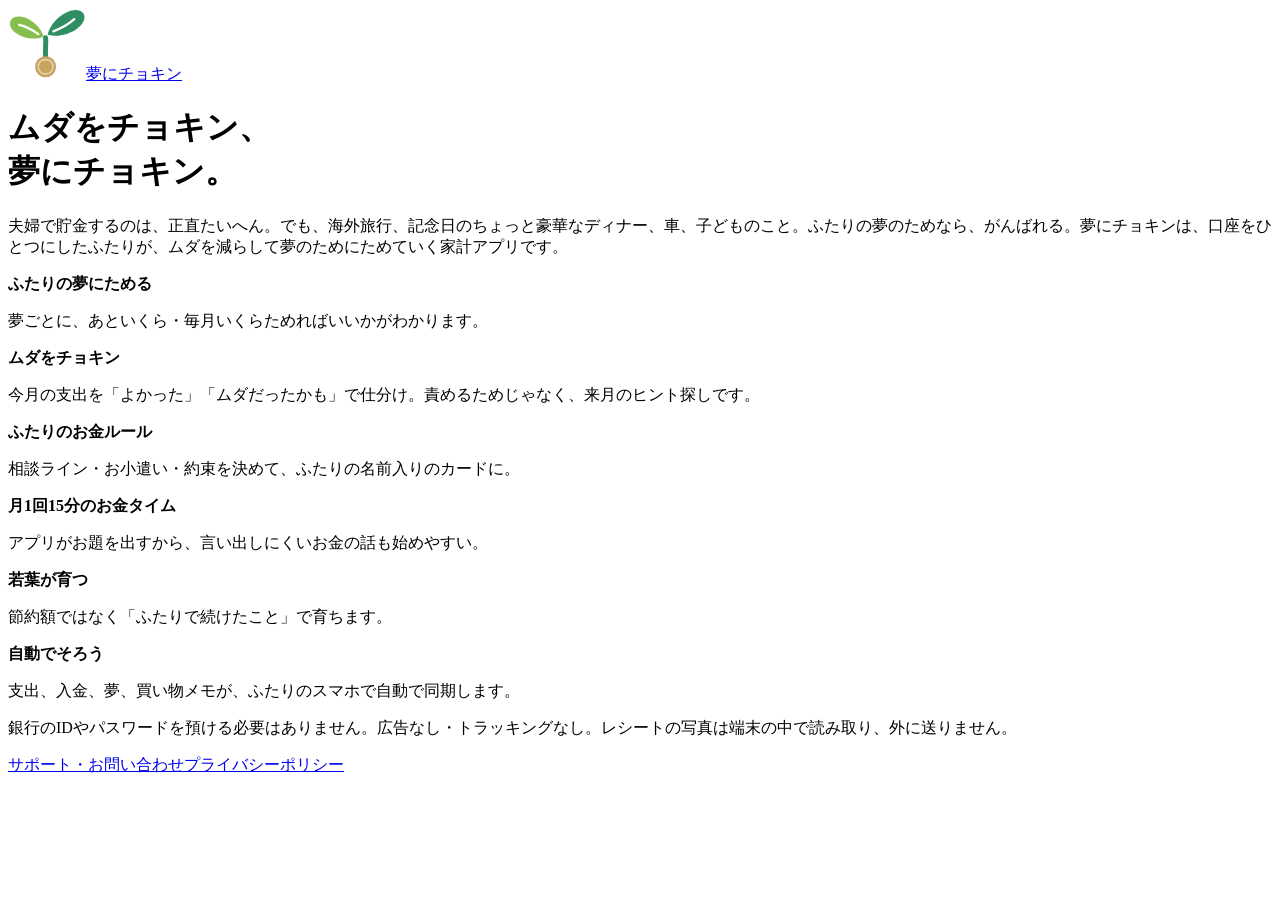
==== index.html @ f89acc00 "Create index.html" ====
<!doctype html><html lang="ja"><head><meta charset="utf-8"><meta name="viewport" content="width=device-width,initial-scale=1"><title>夢にチョキン｜ムダを減らして、ふたりの夢にためる家計アプリ</title>
<meta name="description" content="ムダをチョキン、夢にチョキン。口座をひとつにしたふたりが、海外旅行や記念日のディナー、車や子どものためにためていく家計アプリ。"><link rel="stylesheet" href="style.css"></head>
<body><main><header><svg class="mark" xmlns="http://www.w3.org/2000/svg" viewBox="0 0 78 71" width="78" height="71"><g transform="translate(-22.41 -27.26) scale(1)"><defs><mask id="As" maskUnits="userSpaceOnUse" x="-20" y="-20" width="160" height="160"><rect x="-20" y="-20" width="160" height="160" fill="#fff"/><path d="M52.72 53.44 Q42.46 46.02 33.58 44.16" fill="none" stroke="#000" stroke-width="2.3" stroke-linecap="round"/></mask><mask id="Bs" maskUnits="userSpaceOnUse" x="-20" y="-20" width="160" height="160"><rect x="-20" y="-20" width="160" height="160" fill="#fff"/><path d="M67.76 50.64 Q81.11 45.40 88.64 38.46" fill="none" stroke="#000" stroke-width="2.3" stroke-linecap="round"/></mask></defs><path d="M60 57 C60.6 64 59.4 70 60 76" fill="none" stroke="#2F8F63" stroke-width="5" stroke-linecap="round"/><path d="M58.00 56.00 C53.55 39.95 30.84 29.63 25.00 40.00 C20.48 51.01 42.65 62.45 58.00 56.00Z" fill="#86BF4E" mask="url(#As)"/><path d="M62.00 54.00 C79.60 59.36 103.74 44.50 98.00 33.00 C90.82 22.34 66.00 36.04 62.00 54.00Z" fill="#2F8F63" mask="url(#Bs)"/><circle cx="60" cy="86" r="10.5" fill="#C9A45C"/><circle cx="60" cy="86" r="7.3" fill="none" stroke="#fff" stroke-opacity=".55" stroke-width="1.4"/></g></svg><a href="./">夢にチョキン</a></header>
<h1>ムダをチョキン、<br>夢にチョキン。</h1>
<p>夫婦で貯金するのは、正直たいへん。でも、海外旅行、記念日のちょっと豪華なディナー、車、子どものこと。ふたりの夢のためなら、がんばれる。夢にチョキンは、口座をひとつにしたふたりが、ムダを減らして夢のためにためていく家計アプリです。</p>
<div class="card"><b>ふたりの夢にためる</b><p>夢ごとに、あといくら・毎月いくらためればいいかがわかります。</p>
<b>ムダをチョキン</b><p>今月の支出を「よかった」「ムダだったかも」で仕分け。責めるためじゃなく、来月のヒント探しです。</p>
<b>ふたりのお金ルール</b><p>相談ライン・お小遣い・約束を決めて、ふたりの名前入りのカードに。</p>
<b>月1回15分のお金タイム</b><p>アプリがお題を出すから、言い出しにくいお金の話も始めやすい。</p>
<b>若葉が育つ</b><p>節約額ではなく「ふたりで続けたこと」で育ちます。</p>
<b>自動でそろう</b><p>支出、入金、夢、買い物メモが、ふたりのスマホで自動で同期します。</p></div>
<p class="small">銀行のIDやパスワードを預ける必要はありません。広告なし・トラッキングなし。レシートの写真は端末の中で読み取り、外に送りません。</p>
<nav><a href="support.html">サポート・お問い合わせ</a><a href="privacy.html">プライバシーポリシー</a></nav></main></body></html>
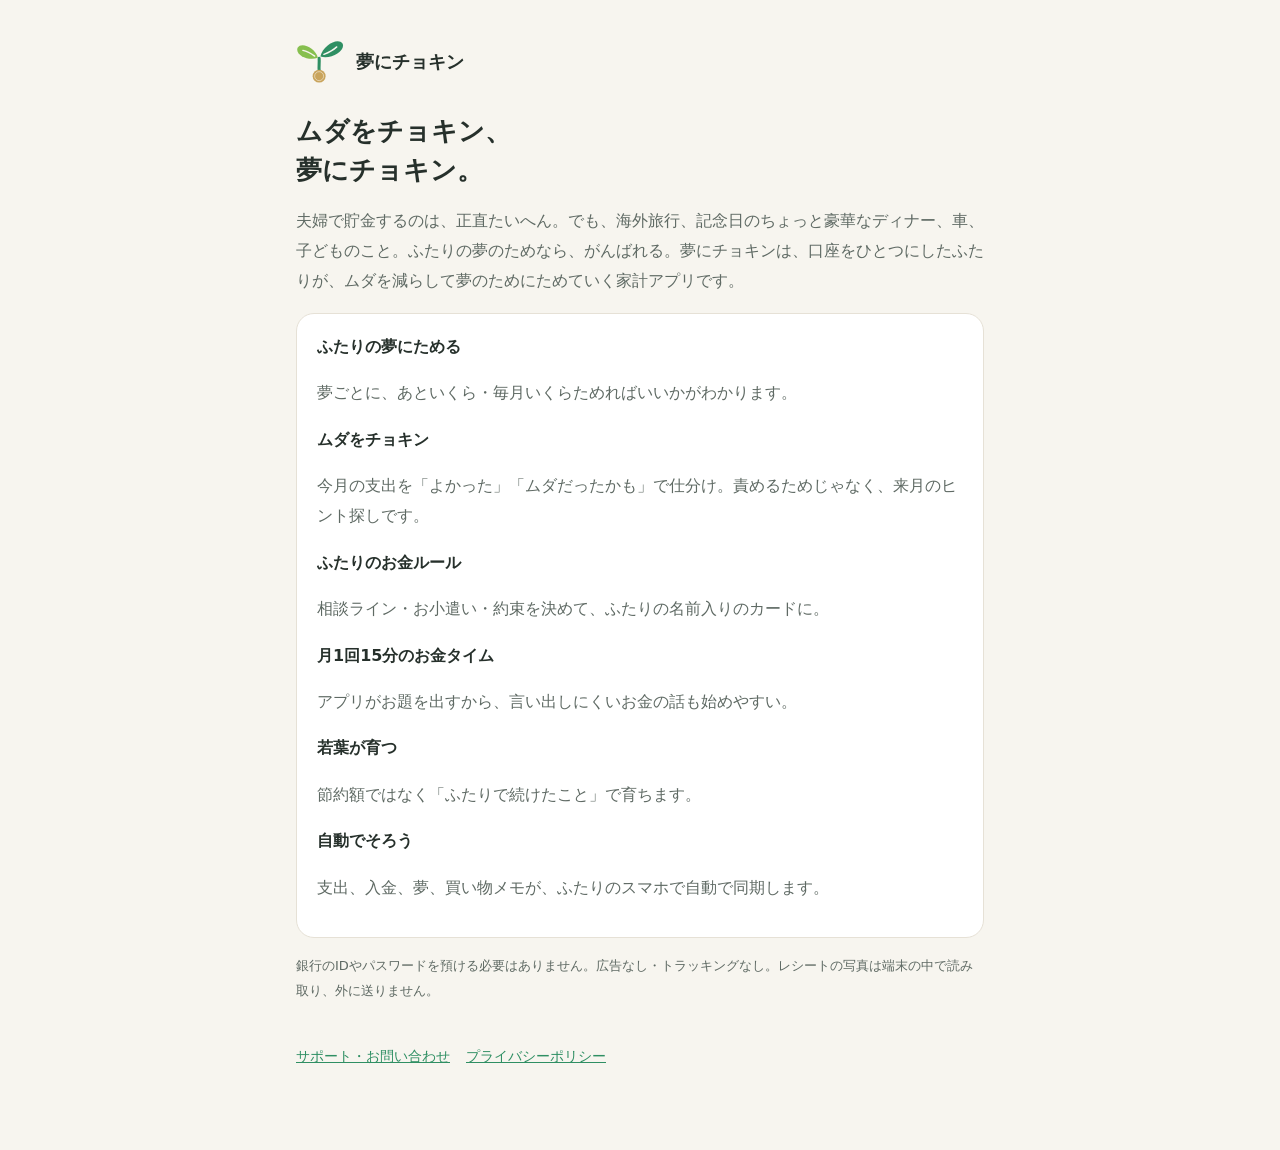
==== commit 786785d8: "Update index.html" ====
--- a/index.html
+++ b/index.html
@@ -1,7 +1,7 @@
 <!doctype html><html lang="ja"><head><meta charset="utf-8"><meta name="viewport" content="width=device-width,initial-scale=1"><title>夢にチョキン｜ムダを減らして、ふたりの夢にためる家計アプリ</title>
 <meta name="description" content="ムダをチョキン、夢にチョキン。口座をひとつにしたふたりが、海外旅行や記念日のディナー、車や子どものためにためていく家計アプリ。"><link rel="stylesheet" href="style.css"></head>
 <body><main><header><svg class="mark" xmlns="http://www.w3.org/2000/svg" viewBox="0 0 78 71" width="78" height="71"><g transform="translate(-22.41 -27.26) scale(1)"><defs><mask id="As" maskUnits="userSpaceOnUse" x="-20" y="-20" width="160" height="160"><rect x="-20" y="-20" width="160" height="160" fill="#fff"/><path d="M52.72 53.44 Q42.46 46.02 33.58 44.16" fill="none" stroke="#000" stroke-width="2.3" stroke-linecap="round"/></mask><mask id="Bs" maskUnits="userSpaceOnUse" x="-20" y="-20" width="160" height="160"><rect x="-20" y="-20" width="160" height="160" fill="#fff"/><path d="M67.76 50.64 Q81.11 45.40 88.64 38.46" fill="none" stroke="#000" stroke-width="2.3" stroke-linecap="round"/></mask></defs><path d="M60 57 C60.6 64 59.4 70 60 76" fill="none" stroke="#2F8F63" stroke-width="5" stroke-linecap="round"/><path d="M58.00 56.00 C53.55 39.95 30.84 29.63 25.00 40.00 C20.48 51.01 42.65 62.45 58.00 56.00Z" fill="#86BF4E" mask="url(#As)"/><path d="M62.00 54.00 C79.60 59.36 103.74 44.50 98.00 33.00 C90.82 22.34 66.00 36.04 62.00 54.00Z" fill="#2F8F63" mask="url(#Bs)"/><circle cx="60" cy="86" r="10.5" fill="#C9A45C"/><circle cx="60" cy="86" r="7.3" fill="none" stroke="#fff" stroke-opacity=".55" stroke-width="1.4"/></g></svg><a href="./">夢にチョキン</a></header>
-<h1>ムダをチョキン、<br>夢にチョキン。</h1>
+<h1><span style="display:inline-block">ムダをチョキン、</span><br><span style="display:inline-block">夢にチョキン。</span></h1>
 <p>夫婦で貯金するのは、正直たいへん。でも、海外旅行、記念日のちょっと豪華なディナー、車、子どものこと。ふたりの夢のためなら、がんばれる。夢にチョキンは、口座をひとつにしたふたりが、ムダを減らして夢のためにためていく家計アプリです。</p>
 <div class="card"><b>ふたりの夢にためる</b><p>夢ごとに、あといくら・毎月いくらためればいいかがわかります。</p>
 <b>ムダをチョキン</b><p>今月の支出を「よかった」「ムダだったかも」で仕分け。責めるためじゃなく、来月のヒント探しです。</p>
--- a/style.css
+++ b/style.css
@@ -0,0 +1,8 @@
+:root{--bg:#F7F5EF;--ink:#26302B;--ink2:#5F6A64;--g:#2F8F63;--line:#E6E1D6;--card:#fff}
+@media (prefers-color-scheme:dark){:root{--bg:#131614;--ink:#ECEFEA;--ink2:#AEB6B0;--g:#5DBE8C;--line:#2F3530;--card:#1B1F1C}}
+*{box-sizing:border-box}body{margin:0;background:var(--bg);color:var(--ink);font:16px/1.9 "Hiragino Sans","Noto Sans JP",system-ui,sans-serif}
+main{max-width:720px;margin:0 auto;padding:40px 16px 80px}header{display:flex;align-items:center;gap:12px;margin-bottom:28px}
+header img,header .mark{width:48px;height:auto}header a{color:inherit;text-decoration:none;font-weight:700;font-size:18px}
+h1{font-size:26px;line-height:1.5;margin:0 0 8px}h2{font-size:18px;margin:36px 0 8px;padding-top:12px;border-top:1px solid var(--line)}
+p,li{color:var(--ink2)}a{color:var(--g)}.card{background:var(--card);border:1px solid var(--line);border-radius:18px;padding:18px 20px;margin:16px 0}
+.small{font-size:13px;color:var(--ink2)}nav{display:flex;gap:16px;flex-wrap:wrap;font-size:14px;margin-top:40px}
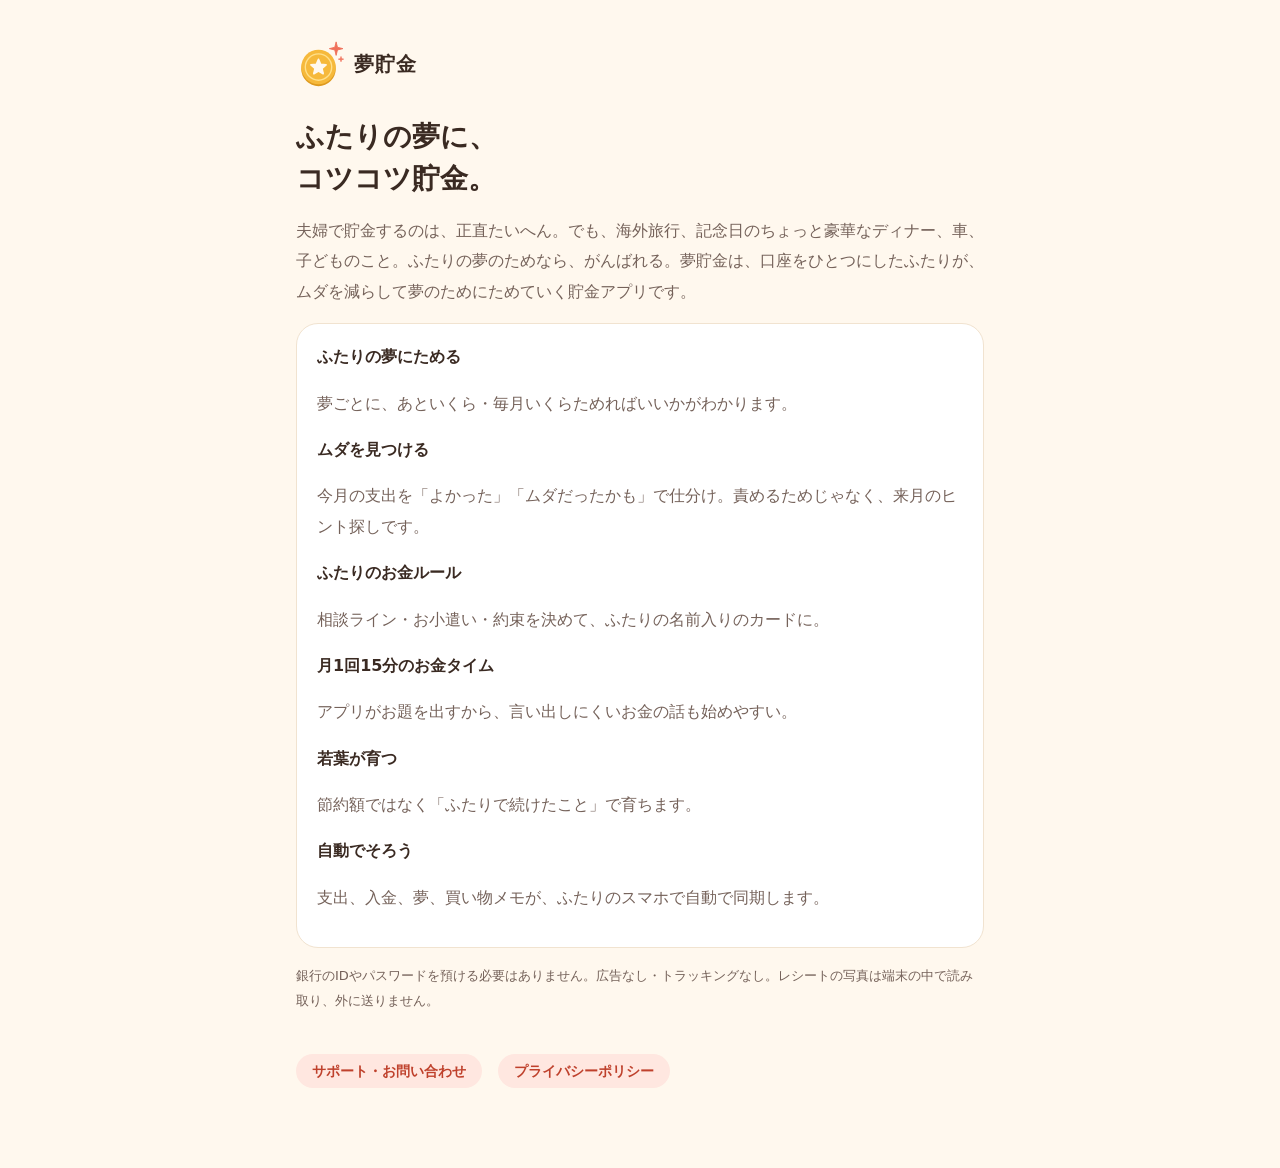
==== commit c2181a2d: "Update index.html" ====
--- a/index.html
+++ b/index.html
@@ -1,10 +1,10 @@
-<!doctype html><html lang="ja"><head><meta charset="utf-8"><meta name="viewport" content="width=device-width,initial-scale=1"><title>夢にチョキン｜ムダを減らして、ふたりの夢にためる家計アプリ</title>
-<meta name="description" content="ムダをチョキン、夢にチョキン。口座をひとつにしたふたりが、海外旅行や記念日のディナー、車や子どものためにためていく家計アプリ。"><link rel="stylesheet" href="style.css"></head>
-<body><main><header><svg class="mark" xmlns="http://www.w3.org/2000/svg" viewBox="0 0 78 71" width="78" height="71"><g transform="translate(-22.41 -27.26) scale(1)"><defs><mask id="As" maskUnits="userSpaceOnUse" x="-20" y="-20" width="160" height="160"><rect x="-20" y="-20" width="160" height="160" fill="#fff"/><path d="M52.72 53.44 Q42.46 46.02 33.58 44.16" fill="none" stroke="#000" stroke-width="2.3" stroke-linecap="round"/></mask><mask id="Bs" maskUnits="userSpaceOnUse" x="-20" y="-20" width="160" height="160"><rect x="-20" y="-20" width="160" height="160" fill="#fff"/><path d="M67.76 50.64 Q81.11 45.40 88.64 38.46" fill="none" stroke="#000" stroke-width="2.3" stroke-linecap="round"/></mask></defs><path d="M60 57 C60.6 64 59.4 70 60 76" fill="none" stroke="#2F8F63" stroke-width="5" stroke-linecap="round"/><path d="M58.00 56.00 C53.55 39.95 30.84 29.63 25.00 40.00 C20.48 51.01 42.65 62.45 58.00 56.00Z" fill="#86BF4E" mask="url(#As)"/><path d="M62.00 54.00 C79.60 59.36 103.74 44.50 98.00 33.00 C90.82 22.34 66.00 36.04 62.00 54.00Z" fill="#2F8F63" mask="url(#Bs)"/><circle cx="60" cy="86" r="10.5" fill="#C9A45C"/><circle cx="60" cy="86" r="7.3" fill="none" stroke="#fff" stroke-opacity=".55" stroke-width="1.4"/></g></svg><a href="./">夢にチョキン</a></header>
-<h1><span style="display:inline-block">ムダをチョキン、</span><br><span style="display:inline-block">夢にチョキン。</span></h1>
-<p>夫婦で貯金するのは、正直たいへん。でも、海外旅行、記念日のちょっと豪華なディナー、車、子どものこと。ふたりの夢のためなら、がんばれる。夢にチョキンは、口座をひとつにしたふたりが、ムダを減らして夢のためにためていく家計アプリです。</p>
+<!doctype html><html lang="ja"><head><meta charset="utf-8"><meta name="viewport" content="width=device-width,initial-scale=1"><title>夢貯金｜ふたりの夢に、コツコツ貯金するアプリ</title>
+<meta name="description" content="ふたりの夢に、コツコツ貯金。口座をひとつにしたふたりが、海外旅行や記念日のディナー、車や子どものためにためていくアプリ。"><link rel="stylesheet" href="style.css"></head>
+<body><main><header><img class="mark" src="logo.svg" width="48" height="48" alt=""><a href="./">夢貯金</a></header>
+<h1><span style="display:inline-block">ふたりの夢に、</span><br><span style="display:inline-block">コツコツ貯金。</span></h1>
+<p>夫婦で貯金するのは、正直たいへん。でも、海外旅行、記念日のちょっと豪華なディナー、車、子どものこと。ふたりの夢のためなら、がんばれる。夢貯金は、口座をひとつにしたふたりが、ムダを減らして夢のためにためていく貯金アプリです。</p>
 <div class="card"><b>ふたりの夢にためる</b><p>夢ごとに、あといくら・毎月いくらためればいいかがわかります。</p>
-<b>ムダをチョキン</b><p>今月の支出を「よかった」「ムダだったかも」で仕分け。責めるためじゃなく、来月のヒント探しです。</p>
+<b>ムダを見つける</b><p>今月の支出を「よかった」「ムダだったかも」で仕分け。責めるためじゃなく、来月のヒント探しです。</p>
 <b>ふたりのお金ルール</b><p>相談ライン・お小遣い・約束を決めて、ふたりの名前入りのカードに。</p>
 <b>月1回15分のお金タイム</b><p>アプリがお題を出すから、言い出しにくいお金の話も始めやすい。</p>
 <b>若葉が育つ</b><p>節約額ではなく「ふたりで続けたこと」で育ちます。</p>
--- a/style.css
+++ b/style.css
@@ -1,8 +1,9 @@
-:root{--bg:#F7F5EF;--ink:#26302B;--ink2:#5F6A64;--g:#2F8F63;--line:#E6E1D6;--card:#fff}
-@media (prefers-color-scheme:dark){:root{--bg:#131614;--ink:#ECEFEA;--ink2:#AEB6B0;--g:#5DBE8C;--line:#2F3530;--card:#1B1F1C}}
-*{box-sizing:border-box}body{margin:0;background:var(--bg);color:var(--ink);font:16px/1.9 "Hiragino Sans","Noto Sans JP",system-ui,sans-serif}
-main{max-width:720px;margin:0 auto;padding:40px 16px 80px}header{display:flex;align-items:center;gap:12px;margin-bottom:28px}
-header img,header .mark{width:48px;height:auto}header a{color:inherit;text-decoration:none;font-weight:700;font-size:18px}
-h1{font-size:26px;line-height:1.5;margin:0 0 8px}h2{font-size:18px;margin:36px 0 8px;padding-top:12px;border-top:1px solid var(--line)}
-p,li{color:var(--ink2)}a{color:var(--g)}.card{background:var(--card);border:1px solid var(--line);border-radius:18px;padding:18px 20px;margin:16px 0}
-.small{font-size:13px;color:var(--ink2)}nav{display:flex;gap:16px;flex-wrap:wrap;font-size:14px;margin-top:40px}
+:root{--bg:#FFF8EE;--ink:#3A2A22;--ink2:#75625A;--g:#BF412C;--line:#F1E3D0;--card:#fff;--soft:#FFE7E0}
+@media (prefers-color-scheme:dark){:root{--bg:#1C1512;--ink:#F8EEE5;--ink2:#CDBBAE;--g:#FFB7A6;--line:#41322A;--card:#271D19;--soft:#4A271F}}
+*{box-sizing:border-box}body{margin:0;background:var(--bg);color:var(--ink);font:16px/1.9 "Hiragino Maru Gothic ProN","Hiragino Sans","Noto Sans JP",system-ui,sans-serif}
+main{max-width:720px;margin:0 auto;padding:40px 16px 80px}header{display:flex;align-items:center;gap:10px;margin-bottom:28px}
+header img,header .mark{width:48px;height:48px}header a{color:inherit;text-decoration:none;font-weight:700;font-size:20px;letter-spacing:.06em}
+h1{font-size:28px;line-height:1.5;margin:0 0 8px}h2{font-size:18px;margin:36px 0 8px;padding-top:12px;border-top:1px solid var(--line)}
+p,li{color:var(--ink2)}a{color:var(--g)}.card{background:var(--card);border:1px solid var(--line);border-radius:22px;padding:18px 20px;margin:16px 0}
+.card b{color:var(--ink)}.small{font-size:13px;color:var(--ink2)}nav{display:flex;gap:16px;flex-wrap:wrap;font-size:14px;margin-top:40px}
+nav a{background:var(--soft);border-radius:99px;padding:4px 16px;text-decoration:none;font-weight:700}
